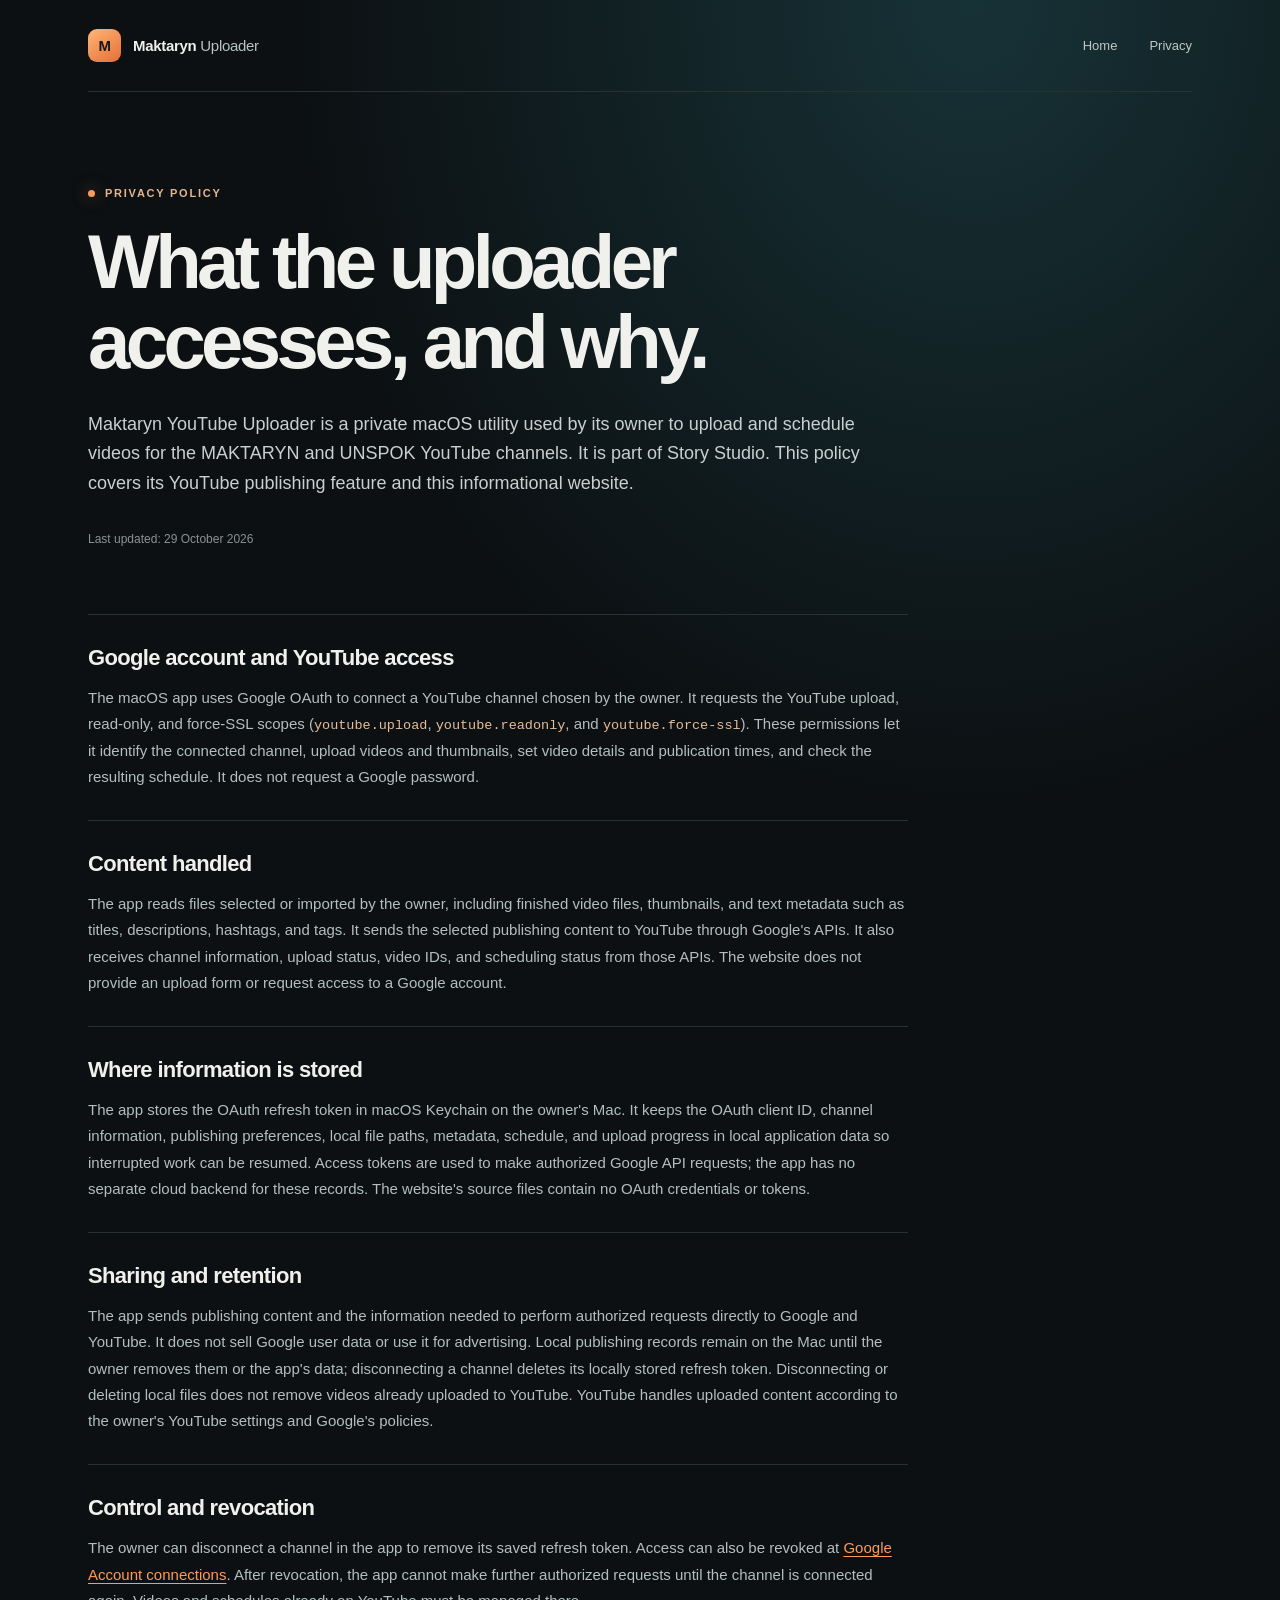
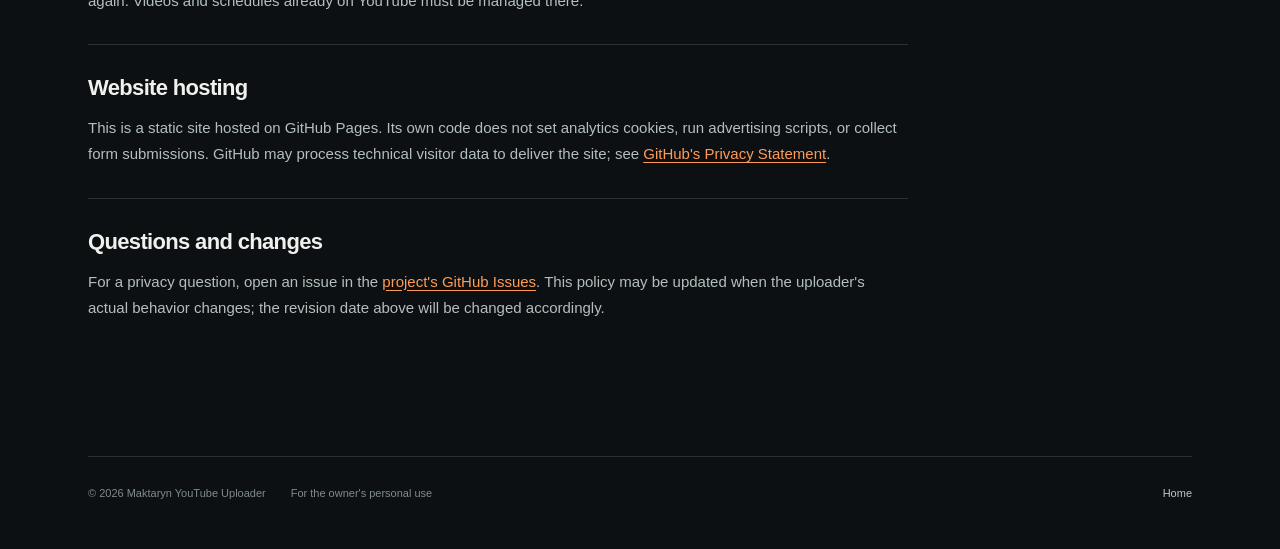
==== privacy.html @ 207adf84 "Add Maktaryn uploader site and privacy policy" ====
<!doctype html>
<html lang="en">
<head>
  <meta charset="utf-8">
  <meta name="viewport" content="width=device-width, initial-scale=1">
  <meta name="color-scheme" content="dark light">
  <meta name="description" content="Privacy Policy for the Maktaryn YouTube Uploader, a private macOS utility.">
  <title>Privacy Policy — Maktaryn YouTube Uploader</title>
  <link rel="stylesheet" href="styles.css">
</head>
<body>
  <div class="shell">
    <header class="site-header"><a class="brand" href="./" aria-label="Maktaryn YouTube Uploader home"><span class="brand-mark" aria-hidden="true">M</span><span>Maktaryn <span class="brand-light">Uploader</span></span></a><nav aria-label="Main navigation"><a href="./">Home</a><a href="privacy.html" aria-current="page">Privacy</a></nav></header>
    <main class="policy">
      <div class="eyebrow"><span class="status-dot" aria-hidden="true"></span> Privacy Policy</div>
      <h1>What the uploader accesses, and why.</h1>
      <p class="policy-lead">Maktaryn YouTube Uploader is a private macOS utility used by its owner to upload and schedule videos for the MAKTARYN and UNSPOK YouTube channels. It is part of Story Studio. This policy covers its YouTube publishing feature and this informational website.</p>
      <p class="updated">Last updated: 29 October 2026</p>

      <section><h2>Google account and YouTube access</h2><p>The macOS app uses Google OAuth to connect a YouTube channel chosen by the owner. It requests the YouTube upload, read-only, and force-SSL scopes (<code>youtube.upload</code>, <code>youtube.readonly</code>, and <code>youtube.force-ssl</code>). These permissions let it identify the connected channel, upload videos and thumbnails, set video details and publication times, and check the resulting schedule. It does not request a Google password.</p></section>
      <section><h2>Content handled</h2><p>The app reads files selected or imported by the owner, including finished video files, thumbnails, and text metadata such as titles, descriptions, hashtags, and tags. It sends the selected publishing content to YouTube through Google's APIs. It also receives channel information, upload status, video IDs, and scheduling status from those APIs. The website does not provide an upload form or request access to a Google account.</p></section>
      <section><h2>Where information is stored</h2><p>The app stores the OAuth refresh token in macOS Keychain on the owner's Mac. It keeps the OAuth client ID, channel information, publishing preferences, local file paths, metadata, schedule, and upload progress in local application data so interrupted work can be resumed. Access tokens are used to make authorized Google API requests; the app has no separate cloud backend for these records. The website's source files contain no OAuth credentials or tokens.</p></section>
      <section><h2>Sharing and retention</h2><p>The app sends publishing content and the information needed to perform authorized requests directly to Google and YouTube. It does not sell Google user data or use it for advertising. Local publishing records remain on the Mac until the owner removes them or the app's data; disconnecting a channel deletes its locally stored refresh token. Disconnecting or deleting local files does not remove videos already uploaded to YouTube. YouTube handles uploaded content according to the owner's YouTube settings and Google's policies.</p></section>
      <section><h2>Control and revocation</h2><p>The owner can disconnect a channel in the app to remove its saved refresh token. Access can also be revoked at <a href="https://myaccount.google.com/connections">Google Account connections</a>. After revocation, the app cannot make further authorized requests until the channel is connected again. Videos and schedules already on YouTube must be managed there.</p></section>
      <section><h2>Website hosting</h2><p>This is a static site hosted on GitHub Pages. Its own code does not set analytics cookies, run advertising scripts, or collect form submissions. GitHub may process technical visitor data to deliver the site; see <a href="https://docs.github.com/en/site-policy/privacy-policies/github-general-privacy-statement">GitHub's Privacy Statement</a>.</p></section>
      <section><h2>Questions and changes</h2><p>For a privacy question, open an issue in the <a href="https://github.com/hlopchenya/maktaryn-youtube-uploader-site/issues/new">project's GitHub Issues</a>. This policy may be updated when the uploader's actual behavior changes; the revision date above will be changed accordingly.</p></section>
    </main>
    <footer><span>© 2026 Maktaryn YouTube Uploader</span><span>For the owner's personal use</span><a href="./">Home</a></footer>
  </div>
</body>
</html>
---- styles.css ----
:root{color-scheme:dark;--bg:#0c1012;--panel:#141a1c;--line:#293134;--text:#f0f1ed;--muted:#a7b0b1;--orange:#ff9b58;--soft:#e6b68e}*{box-sizing:border-box}html{scroll-behavior:smooth}body{margin:0;background:radial-gradient(ellipse 74% 52% at 76% 0%,#173237 0%,transparent 72%),var(--bg);color:var(--text);font-family:-apple-system,BlinkMacSystemFont,"Segoe UI",sans-serif;-webkit-font-smoothing:antialiased}a{color:inherit;text-decoration:none}a:hover{color:var(--orange)}a:focus-visible{outline:2px solid var(--orange);outline-offset:4px;border-radius:3px}.shell{max-width:1200px;margin:auto;padding:0 48px}.site-header{height:92px;display:flex;align-items:center;justify-content:space-between;border-bottom:1px solid var(--line)}.brand{display:inline-flex;align-items:center;gap:12px;font-size:15px;font-weight:730;letter-spacing:-.02em}.brand-mark{width:33px;height:33px;display:inline-grid;place-items:center;background:linear-gradient(145deg,#ffb678,#e56e35);border-radius:9px;color:#1c1713;font-weight:850}.brand-light{font-weight:450;color:#b9c3c2}.site-header nav{display:flex;gap:32px;color:#c0c8c7;font-size:13px}.hero{padding:115px 0 72px;max-width:900px}.eyebrow,.section-index{font-size:11px;letter-spacing:.16em;font-weight:750;color:var(--soft);text-transform:uppercase}.eyebrow{display:flex;align-items:center;gap:10px}.status-dot{width:7px;height:7px;border-radius:50%;background:var(--orange);box-shadow:0 0 16px rgba(255,155,88,.5)}h1,h2,h3,p{margin-top:0}.hero h1{font-size:clamp(62px,8.5vw,112px);line-height:.99;letter-spacing:-.075em;font-weight:660;max-width:950px;margin:30px 0 30px}.hero h1 em{font-style:normal;color:var(--orange)}.intro{max-width:630px;color:#c2cbca;font-size:19px;line-height:1.65}.hero-actions{display:flex;align-items:center;gap:32px;margin-top:36px}.button{display:inline-flex;gap:34px;align-items:center;justify-content:space-between;padding:16px 21px;background:var(--orange);border-radius:9px;color:#171411;font-weight:730;font-size:13px}.button:hover{background:#ffc08e;color:#171411}.text-link{font-size:13px;font-weight:700;display:inline-flex;align-items:center;gap:11px}.hero-rule{height:1px;background:var(--line);max-width:640px;margin-top:106px}.hero-note{font-size:12px;color:#859091;margin:17px 0 0}.section{padding:54px 0 110px}.section-head{display:grid;grid-template-columns:220px 1fr;gap:25px;align-items:start}.section-head h2,.statement h2{font-size:clamp(34px,4vw,54px);line-height:1.09;letter-spacing:-.05em;font-weight:640;max-width:690px}.cards{display:grid;grid-template-columns:repeat(3,1fr);gap:14px;margin-top:40px}.card{min-height:250px;background:linear-gradient(145deg,#172024,#13191b);border:1px solid var(--line);border-radius:13px;padding:30px}.card-number{font-size:12px;color:var(--orange);font-weight:700}.card h3{font-size:26px;letter-spacing:-.04em;margin:56px 0 12px}.card p{color:var(--muted);font-size:14px;line-height:1.65;margin:0}.statement{border-top:1px solid var(--line);padding:75px 0 116px}.statement h2{margin:25px 0}.statement p{font-size:17px;color:var(--muted);line-height:1.7;max-width:590px;margin-bottom:25px}footer{display:flex;align-items:center;gap:25px;flex-wrap:wrap;border-top:1px solid var(--line);padding:30px 0 50px;font-size:11px;color:#808c8d}footer a{margin-left:auto;color:#c0c8c7}.policy{max-width:820px;padding:95px 0 105px}.policy h1{font-size:clamp(48px,6vw,76px);line-height:1.05;letter-spacing:-.06em;margin:23px 0 28px}.policy-lead{font-size:18px;line-height:1.65;color:#c9d0cf}.updated{font-size:12px;color:#899394;margin:33px 0 68px}.policy section{padding:30px 0;border-top:1px solid var(--line)}.policy h2{font-size:22px;letter-spacing:-.03em;margin-bottom:14px}.policy section p{font-size:15px;line-height:1.75;color:#b4bfbd;margin:0}.policy section a{color:var(--orange);text-decoration:underline;text-underline-offset:3px}.policy code{font-size:.9em;color:#e5bd9a;overflow-wrap:anywhere}@media(max-width:720px){.shell{padding:0 22px}.site-header{height:75px}.site-header nav{gap:16px}.site-header nav a{font-size:12px}.brand{font-size:13px}.hero{padding:78px 0 42px}.hero h1{font-size:clamp(52px,12vw,75px)}.intro{font-size:16px}.hero-actions{align-items:flex-start;flex-direction:column;gap:25px}.hero-rule{margin-top:70px}.section{padding:45px 0 75px}.section-head{display:block}.section-head h2{margin-top:24px}.cards{grid-template-columns:1fr}.card{min-height:195px}.card h3{margin-top:32px}.statement{padding:65px 0 88px}.policy{padding:70px 0}.policy h1{font-size:52px}footer{gap:13px}footer a{margin-left:0}}
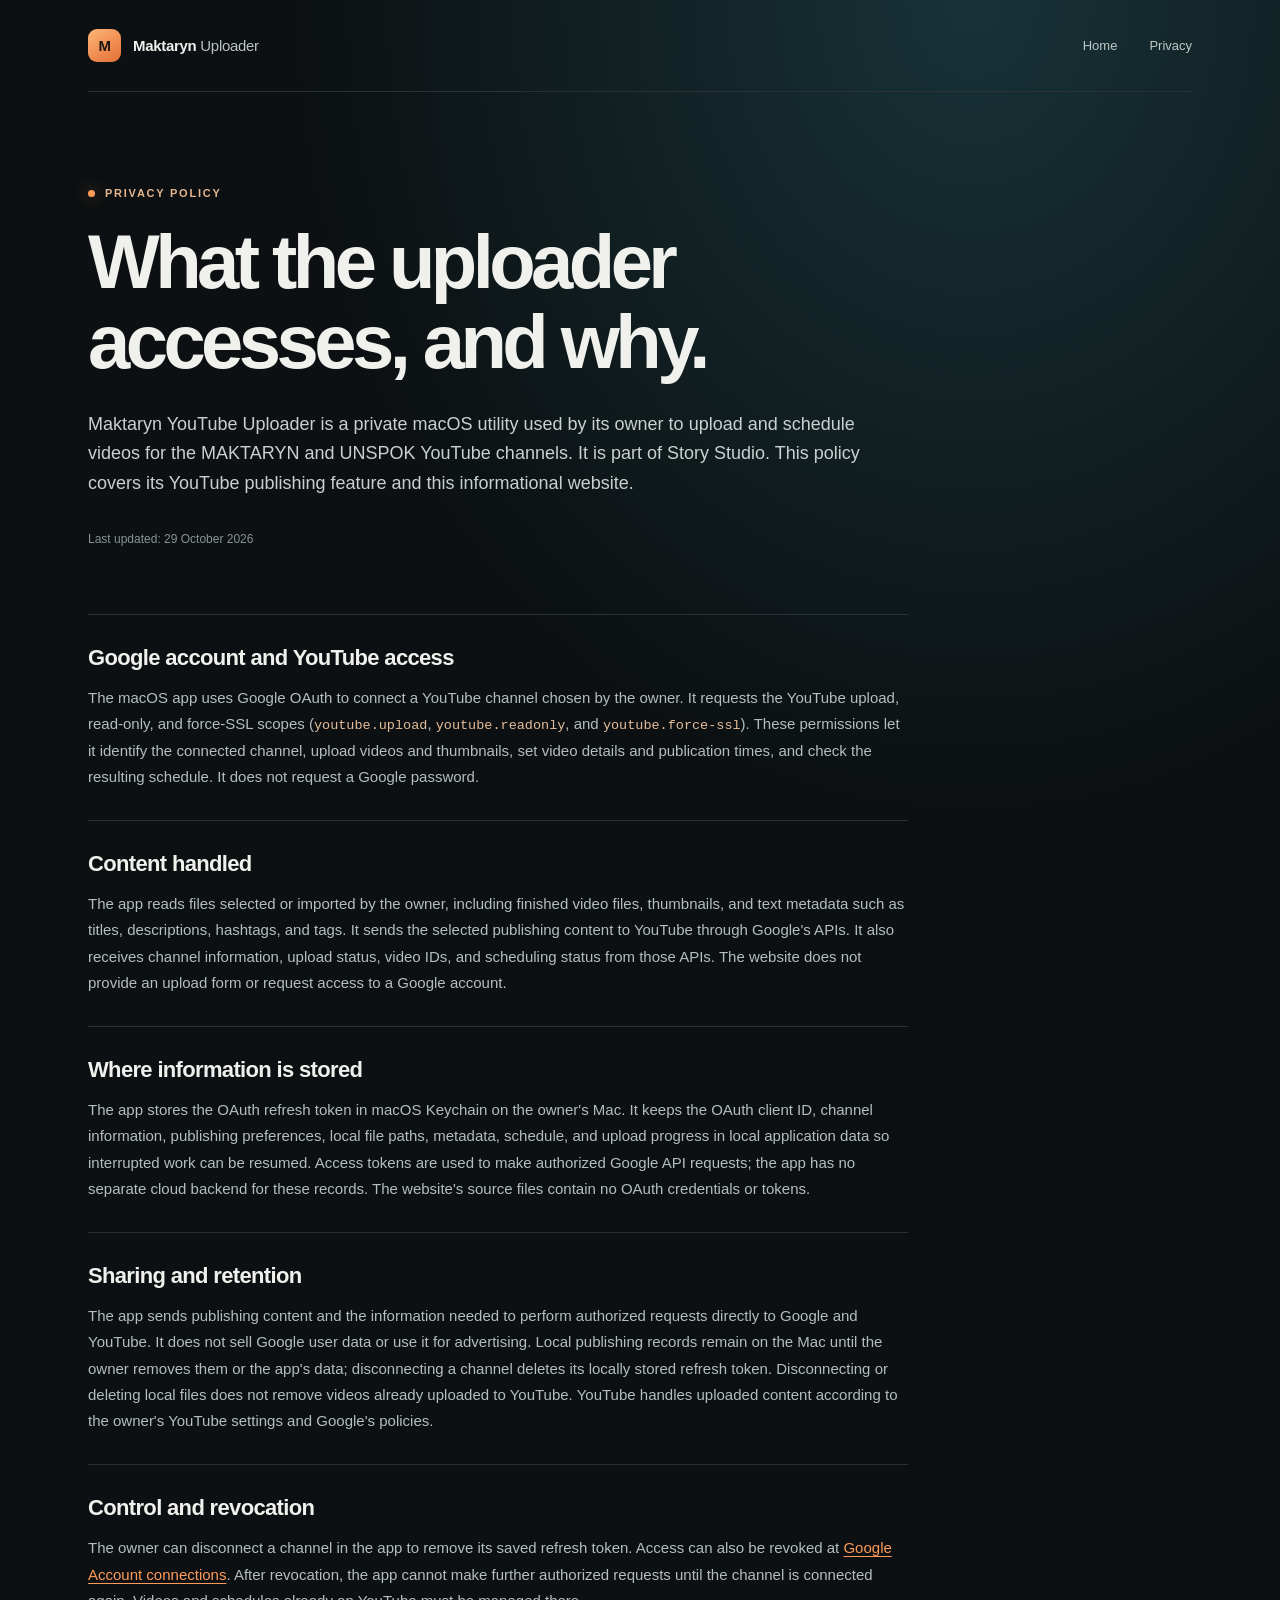
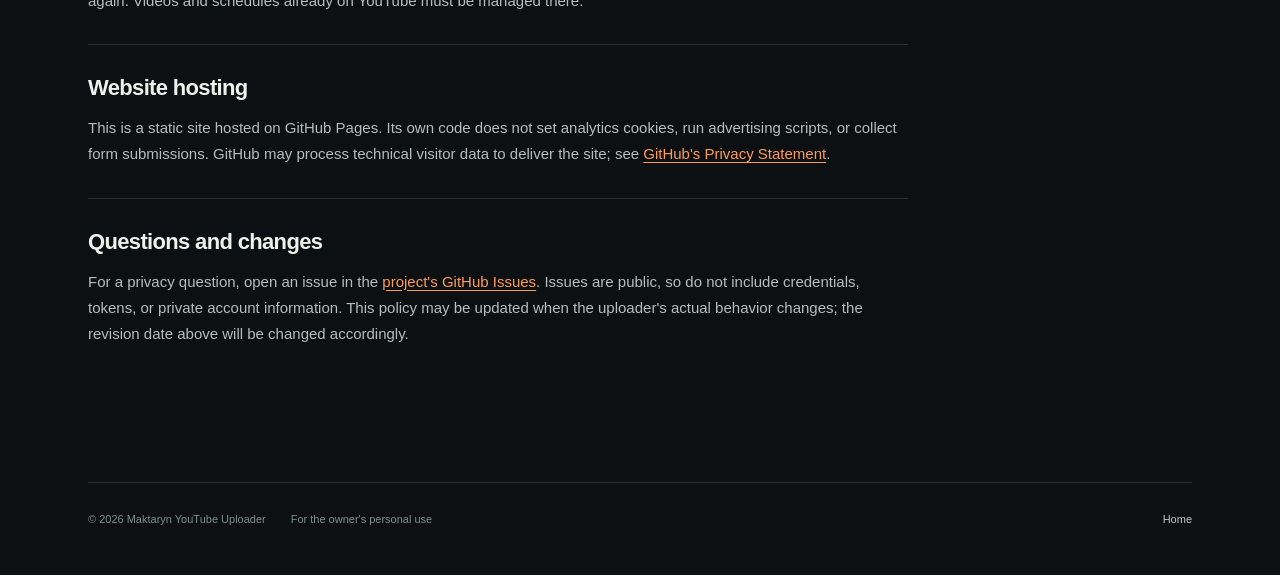
==== commit d0db907b: "Clarify that privacy issues are public" ====
--- a/privacy.html
+++ b/privacy.html
@@ -23,7 +23,7 @@
       <section><h2>Sharing and retention</h2><p>The app sends publishing content and the information needed to perform authorized requests directly to Google and YouTube. It does not sell Google user data or use it for advertising. Local publishing records remain on the Mac until the owner removes them or the app's data; disconnecting a channel deletes its locally stored refresh token. Disconnecting or deleting local files does not remove videos already uploaded to YouTube. YouTube handles uploaded content according to the owner's YouTube settings and Google's policies.</p></section>
       <section><h2>Control and revocation</h2><p>The owner can disconnect a channel in the app to remove its saved refresh token. Access can also be revoked at <a href="https://myaccount.google.com/connections">Google Account connections</a>. After revocation, the app cannot make further authorized requests until the channel is connected again. Videos and schedules already on YouTube must be managed there.</p></section>
       <section><h2>Website hosting</h2><p>This is a static site hosted on GitHub Pages. Its own code does not set analytics cookies, run advertising scripts, or collect form submissions. GitHub may process technical visitor data to deliver the site; see <a href="https://docs.github.com/en/site-policy/privacy-policies/github-general-privacy-statement">GitHub's Privacy Statement</a>.</p></section>
-      <section><h2>Questions and changes</h2><p>For a privacy question, open an issue in the <a href="https://github.com/hlopchenya/maktaryn-youtube-uploader-site/issues/new">project's GitHub Issues</a>. This policy may be updated when the uploader's actual behavior changes; the revision date above will be changed accordingly.</p></section>
+      <section><h2>Questions and changes</h2><p>For a privacy question, open an issue in the <a href="https://github.com/hlopchenya/maktaryn-youtube-uploader-site/issues/new">project's GitHub Issues</a>. Issues are public, so do not include credentials, tokens, or private account information. This policy may be updated when the uploader's actual behavior changes; the revision date above will be changed accordingly.</p></section>
     </main>
     <footer><span>© 2026 Maktaryn YouTube Uploader</span><span>For the owner's personal use</span><a href="./">Home</a></footer>
   </div>
